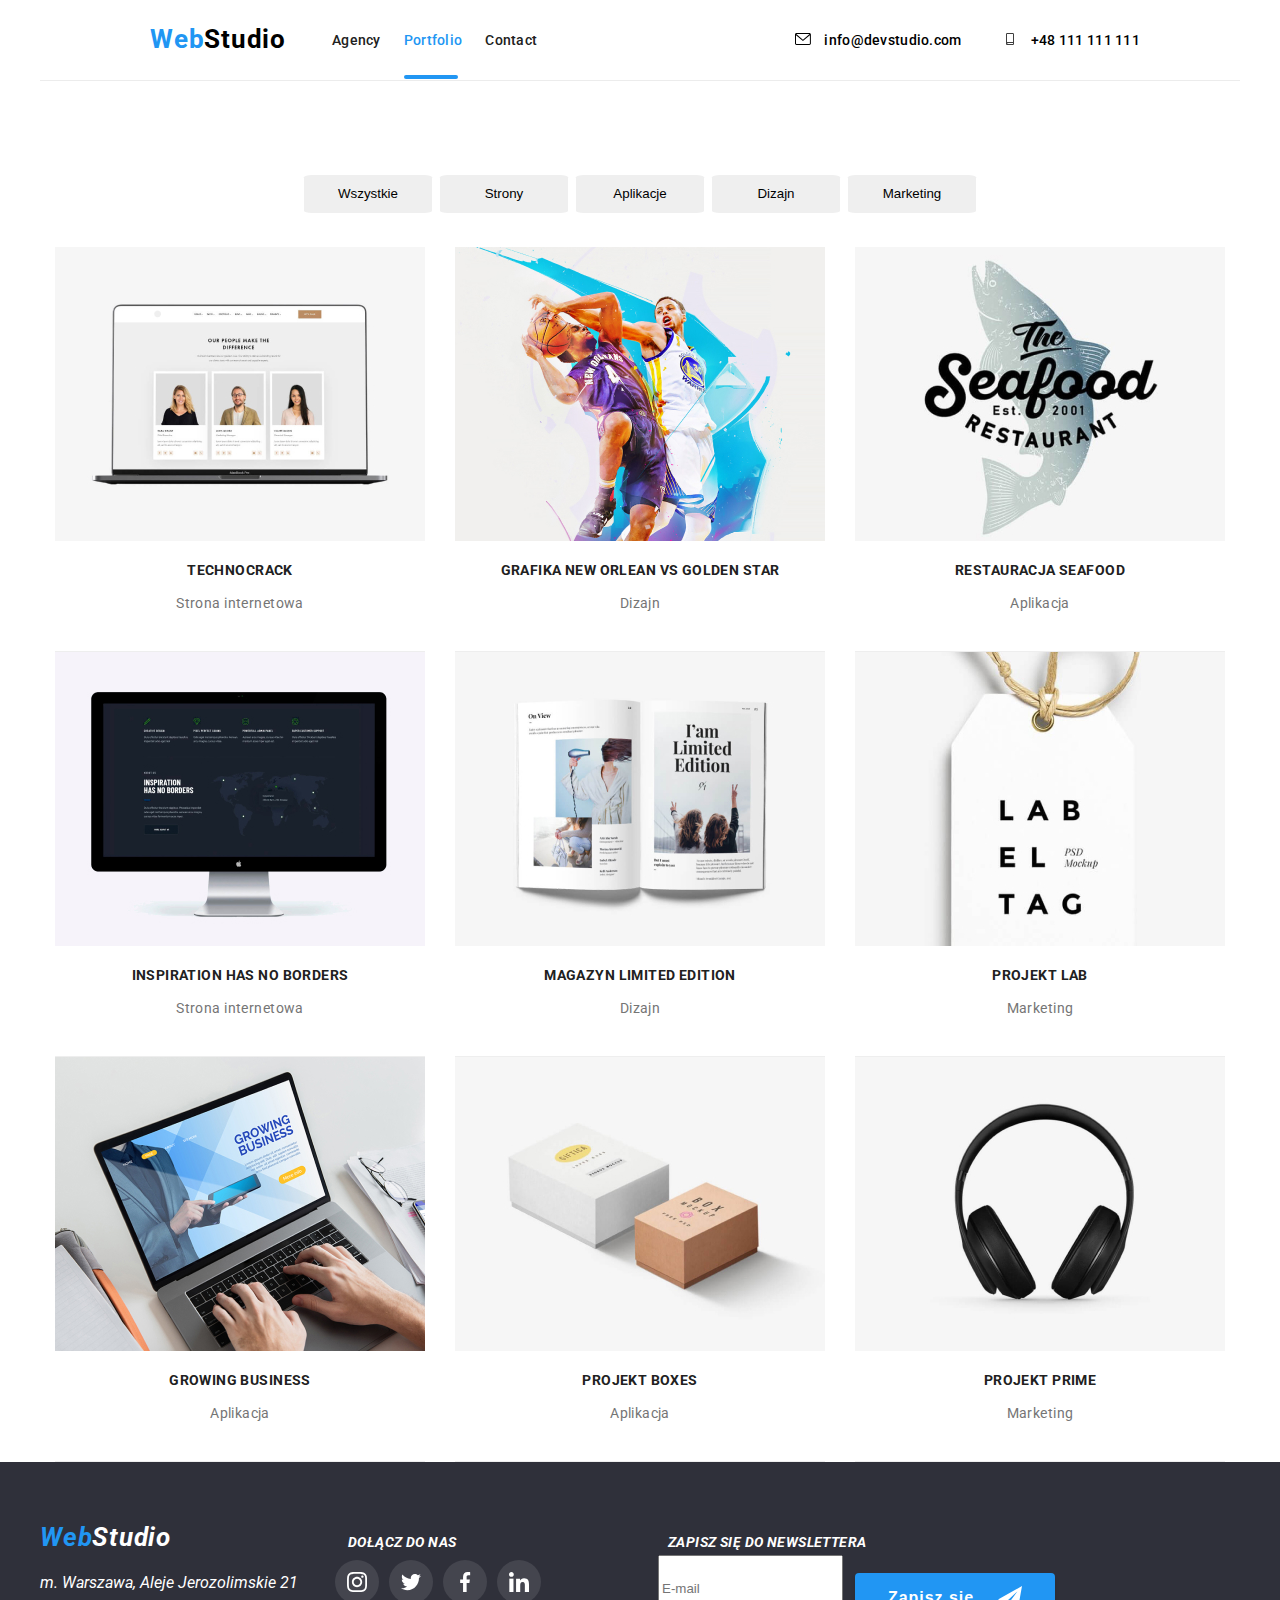
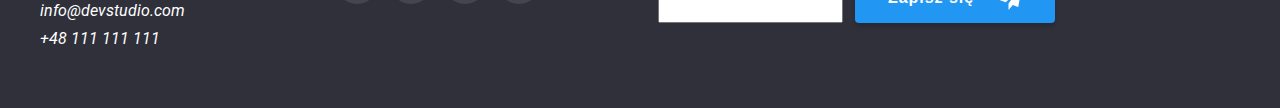
==== portfolio.html @ 2365513a "inital commit" ====
<!DOCTYPE html>
<html lang="en">

<head>
    <meta charset="UTF-8">
    <meta http-equiv="X-UA-Compatible" content="IE=edge">
    <meta name="viewport" content="width=device-width, initial-scale=1.0">
    <title>Portfolio</title>
    <link rel="stylesheet" href="styles.css">
    <link href="https://fonts.googleapis.com/css2?family=Roboto:wght@400;500;700&display=swap" rel="stylesheet" />

</head>

<body>
    <header class="header">
        <div class="header_menu container header_border">


            <nav class="nav">
                <a class="pierwsza_czesc_logo link ustawienie_logo_w_headerze" href="./index.html">
                    Web<span class="druga_czesc_logo link">Studio</span>
                </a>
                <ul class="nav__list list">
                    <li>
                        <a class="nav__l_i link" href="./index.html">Agency</a>
                    </li>
                    <li>
                        <a class="nav__l_i link active_page" href="./portfolio.html">Portfolio</a>
                    </li>
                    <li>
                        <a class="nav__l_i link" href="#">Contact</a>
                    </li>
                </ul>
            </nav>
            <ul class="adress_header list">
                <li>

                    <a class="adress_header_l_i link address_color" href="mailto:info@devstudio.com">
                        <svg width="16" height="12" class="svg_hover">
                            <use href="./images/symbole_heder_lorem.svg#icon-email"></use>
                        </svg>
                        info@devstudio.com</a>
                </li>

                <li>

                    <a class="adress_header_l_i link address_color" href="tel:+48111111111">
                        <svg width="16" height="12" class="svg_hover odstep_miedzy_email_telefon">
                            <use href="./images/symbole_heder_lorem.svg#icon-smartphone"></use>
                        </svg>
                        +48 111 111 111</a>
                </li>
            </ul>

        </div>

    </header>


    <main>
        <!--filters-->
        <div class="container filters">
            <section class="margin_l_r_auto">
                <button type="button" class="portfolio_btn">
                    Wszystkie</button>
                <button type="button" class="portfolio_btn">
                    Strony</button>
                <button type="button" class="portfolio_btn">
                    Aplikacje</button>
                <button type="button" class="portfolio_btn">
                    Dizajn</button>
                <button type="button" class="portfolio_btn">
                    Marketing</button>
            </section>
        </div>
        <section class="container">
            <ul class="wrapping">
                <li class="list porftolio_list porftolio_border">
                    <div class="animation-box">
                        <img class="portfolio_swiec" src="./images/projekt1.jpg" alt="strona z ludźmi">
                        <div class="overflow">
                            <p>Technocrack jest popularną platformą wykorzystywaną do rozpowszechniania koronawirusa.
                                Firmy wykorzystują tę platformę
                                do celów szpiegowskich i ataków na niezabezpieczone serwery konkurencji</p>
                        </div>

                    </div>

                    <div class="boxWtxtPortfolio">
                        <h3 class="naglowki_niższego_stopnia portfolio_title">Technocrack</h3>
                        <p class="akapit_p_class">Strona internetowa</p>
                    </div>

                </li>
                <li class="list porftolio_list porftolio_border">
                    <div class="animation-box">
                        <img class="portfolio_swiec" src="./images/projekt3.jpg" alt="basketball players">

                        <div class="overflow">
                            <p>Technocrack jest popularną platformą wykorzystywaną do rozpowszechniania koronawirusa.
                                Firmy wykorzystują tę platformę
                                do celów szpiegowskich i ataków na niezabezpieczone serwery konkurencji</p>
                        </div>
                    </div>

                    <div class="boxWtxtPortfolio">
                        <h3 class="naglowki_niższego_stopnia portfolio_title">Grafika New Orlean vs Golden Star</h3>
                        <p class="akapit_p_class">Dizajn</p>
                    </div>

                </li>
                <li class="list porftolio_border porftolio_list">
                    <div class="animation-box">
                        <img class="portfolio_swiec" src="./images/projekt4.jpg" alt="Logo restauracji">

                        <div class="overflow">
                            <p>Technocrack jest popularną platformą wykorzystywaną do rozpowszechniania koronawirusa.
                                Firmy wykorzystują tę platformę
                                do celów szpiegowskich i ataków na niezabezpieczone serwery konkurencji</p>
                        </div>
                    </div>

                    <div class="boxWtxtPortfolio">
                        <h3 class="naglowki_niższego_stopnia">Restauracja Seafood</h3>
                        <p class="akapit_p_class">Aplikacja</p>
                    </div>

                </li>
                <li class="list porftolio_list porftolio_border">
                    <div class="animation-box">
                        <img class="portfolio_swiec" src="./images/projekt5.jpg" alt="monitor">

                        <div class="overflow">
                            <p>Technocrack jest popularną platformą wykorzystywaną do rozpowszechniania koronawirusa.
                                Firmy wykorzystują tę platformę
                                do celów szpiegowskich i ataków na niezabezpieczone serwery konkurencji</p>
                        </div>
                    </div>

                    <div class="boxWtxtPortfolio">
                        <h3 class="naglowki_niższego_stopnia">Inspiration has no Borders</h3>
                        <p class="akapit_p_class">Strona internetowa</p>
                    </div>

                </li>
                <li class="list porftolio_list porftolio_border">
                    <div class="animation-box">
                        <img class="portfolio_swiec" src="./images/projekt6.jpg" alt="otwarty magazyn">

                        <div class="overflow">
                            <p>Technocrack jest popularną platformą wykorzystywaną do rozpowszechniania koronawirusa.
                                Firmy wykorzystują tę platformę
                                do celów szpiegowskich i ataków na niezabezpieczone serwery konkurencji</p>
                        </div>
                    </div>

                    <div class="boxWtxtPortfolio">
                        <h3 class="naglowki_niższego_stopnia">Magazyn Limited Edition</h3>
                        <p class="akapit_p_class">Dizajn</p>
                    </div>

                </li>
                <li class="list porftolio_list porftolio_border">
                    <div class="animation-box">
                        <img class="portfolio_swiec" src="./images/projekt7.jpg" alt="brand">

                        <div class="overflow">
                            <p>Technocrack jest popularną platformą wykorzystywaną do rozpowszechniania koronawirusa.
                                Firmy wykorzystują tę platformę
                                do celów szpiegowskich i ataków na niezabezpieczone serwery konkurencji</p>
                        </div>
                    </div>

                    <div class="boxWtxtPortfolio">
                        <h3 class="naglowki_niższego_stopnia">Projekt LAB</h3>
                        <p class="akapit_p_class">Marketing</p>
                    </div>

                </li>
                <li class="list porftolio_list porftolio_border">
                    <div class="animation-box">
                        <img class="portfolio_swiec" src="./images/projekt8.jpg" alt="person working on laptop">

                        <div class="overflow">
                            <p>Technocrack jest popularną platformą wykorzystywaną do rozpowszechniania koronawirusa.
                                Firmy wykorzystują tę platformę
                                do celów szpiegowskich i ataków na niezabezpieczone serwery konkurencji</p>
                        </div>
                    </div>

                    <div class="boxWtxtPortfolio">
                        <h3 class="naglowki_niższego_stopnia">Growing Business</h3>
                        <p class="akapit_p_class">Aplikacja</p>
                    </div>

                </li>
                <li class="list porftolio_list porftolio_border">
                    <div class="animation-box">
                        <img class="portfolio_swiec" src="./images/projekt9.jpg" alt="boxes">

                        <div class="overflow">
                            <p>Technocrack jest popularną platformą wykorzystywaną do rozpowszechniania koronawirusa.
                                Firmy wykorzystują tę platformę
                                do celów szpiegowskich i ataków na niezabezpieczone serwery konkurencji</p>
                        </div>
                    </div>

                    <div class="boxWtxtPortfolio">
                        <h3 class="naglowki_niższego_stopnia">Projekt Boxes</h3>
                        <p class="akapit_p_class">Aplikacja</p>
                    </div>

                </li>
                <li class="list porftolio_list porftolio_border">
                    <div class="animation-box">
                        <img class="portfolio_swiec" src="./images/projekt2.jpg" alt="headphones">

                        <div class="overflow">
                            <p>Technocrack jest popularną platformą wykorzystywaną do rozpowszechniania koronawirusa.
                                Firmy wykorzystują tę platformę
                                do celów szpiegowskich i ataków na niezabezpieczone serwery konkurencji</p>
                        </div>
                    </div>

                    <div class="boxWtxtPortfolio">
                        <h3 class="naglowki_niższego_stopnia">Projekt Prime</h3>
                        <p class="akapit_p_class">Marketing</p>
                    </div>

                </li>
            </ul>
        </section>
    </main>




    <footer class="footer">
        <div class="container">
    
    
    
            <address class="adress">
    
                <ul class="list list_flex">
                    <li>
                        <div class="box_footer">
                            <ul class="list link">
                                <li>
                                    <div class="logo_stopki">
                                        <a class="pierwsza_czesc_logo_footer" href="./index.html">Web<span
                                                class="druga_czesc_logo potrzeba_białego_tekstu">
                                                Studio</span>
                                        </a>
                                    </div>
                                </li>
                                <li class="list ulozenie_adresu_w_stopce">
                                    <a class="potrzeba_białego_tekstu">
                                        m. Warszawa, Aleje Jerozolimskie 21</a>
                                </li>
                                <li class="list ulozenie_adresu_w_stopce">
                                    <a class="adress_footer_l_i list potrzeba_białego_tekstu"
                                        href="mailto:info@devstudio.com">
                                        info@devstudio.com</a>
                                </li>
                                <li class="list ulozenie_adresu_w_stopce ulozenie_adresu_w_stopce_ostatni_element"><a
                                        class="adress_footer_l_i list potrzeba_białego_tekstu" href="tel:+48111111111">
                                        +48 111 111 111</a></li>
                            </ul>
                        </div>
                    </li>
                    <li>
                        <div class="box_footer dolacz_footer">
    
                            <h2 class="naglowki_niższego_stopnia potrzeba_białego_tekstu padding_dolacz_footer">
                                DOŁĄCZ DO NAS</h2>
    
    
                            <ul class="list icon_list">
                                <li class="svg_list_i">
                                    <a class="svg_link_i_f" href="#">
                                        <svg width="20px" height="20px">
                                            <use href="./images/symbole_ourteam_social.svg#icon-instagram"></use>
                                        </svg>
                                    </a>
                                </li>
                                <li class="svg_list_i">
                                    <a class="svg_link_i_f" href="#">
                                        <svg width="20" height="20">
                                            <use href="./images/symbole_ourteam_social.svg#icon-twitter"></use>
                                        </svg>
                                    </a>
                                </li>
                                <li class="svg_list_i">
                                    <a class="svg_link_i_f" href="#">
                                        <svg width="20" height="20">
                                            <use href="./images/symbole_ourteam_social.svg#icon-facebook"></use>
                                        </svg>
                                    </a>
                                </li>
                                <li class="svg_list_i">
                                    <a class="svg_link_i_f" href="#">
                                        <svg width="20" height="20">
                                            <use href="./images/symbole_ourteam_social.svg#icon-linkedin"></use>
                                        </svg>
                                    </a>
                                </li>
                            </ul>
                        </div>
                    </li>
    
                    <li>
                        <div class="newsleter">
    
                            <form class="join-us">
                                <label for="email">
                                    <h2 class="join-us email-words potrzeba_białego_tekstu">Zapisz się do newslettera</h2>
                                </label>
    
                                <div class="in-line">
                                    <input type="text" id="email" name="email" placeholder="E-mail" class="disp">
    
                                    <button type="submit" class="save-btn">
                                        <div class="svg-wrapper">
                                            <span>Zapisz się</span>
                                            <svg class="svg-save">
                                                <use href="./images/icons.svg#icon-icon-send"></use>
                                            </svg>
                                        </div>
                                    </button>
                                </div>
    
                            </form>
    
                        </div>
                    </li>
                </ul>
    
            </address>
        </div>
    </footer>

</body>

</html>
---- styles.css ----
:root {
  --main--font: "Roboto", sans-serif;
  --main--color: #2196f3;
  --secondary-color: #000;
  --third-color: #fff;
  --main-background-color: #fff;
  --secoundary-backgroundcolor: #2196f3;
}

body {
  font-family: var(--main--font);
  background-color: var(--main-background-color);
  color: var(--secondary-color);
  margin: 0;
  padding: 0;
}
h1,
h2,
h3,
h4,
h5,
h6 {
  margin: 0;
}
ul,
ol {
  margin: 0;
  padding: 0;
}
p {
  padding: 0;
}
.list {
  list-style: none;
}
.link {
  text-decoration: none;
}
img {
  display: block;
}

.container {
  width: 1200px;
  margin-left: auto;
  margin-right: auto;
}
.header_border {
  border-bottom: 1px solid #ececec;
}

.header .container {
  display: flex;
}

.nav__list {
  display: flex;
  align-items: center;
}
.nav {
  display: flex;
}
.adress_header {
  display: flex;
  align-items: center;
}
.pierwsza_czesc_logo {
  display: flex;
  margin-left: 110px;
}
.druga_czesc_logo {
  display: flex;
  margin-right: 46px;
}

.ustawienie_logo_w_headerze {
  padding-top: 24px;
  padding-bottom: 25px;
}

.nav__l_i {
  margin-right: 23px;
}
.adress_header {
  margin-left: auto;
  margin-right: 100px;
}
.adress_header_l_i {
  margin-left: 10px;
}
.odstep_miedzy_email_telefon {
  margin-left: 30px;
}

/* LOGO */
.pierwsza_czesc_logo {
  font-family: var(--main-color);
  font-weight: 700;
  font-size: 26px;
  text-decoration: none;
  line-height: 1.192;
  letter-spacing: 0.03em;
  color: #2196f3;
}

.druga_czesc_logo {
  color: var(--secondary-color);
  letter-spacing: 0.03em;
  text-decoration: none;
  line-height: 1.192;
  font-weight: 700;
  font-size: 26px;
}

.footer {
  background: #2f303a;
}
.logo_stopki {
  padding-top: 60px;
  padding-bottom: 20px;
}

.ulozenie_adresu_w_stopce {
  padding-bottom: 9px;
}
.ulozenie_adresu_w_stopce_ostatni_element {
  padding-bottom: 60px;
}

.background_div {
  background: #2f303a;
}
.background_img {
  background-image: linear-gradient(
      rgba(47, 48, 58, 0.4),
      rgba(47, 48, 58, 0.4)
    ),
    url(./images/background_hero.png);
  background-size: cover;
  background-repeat: no-repeat;
}
.container_hero {
  display: flex;
  flex-direction: column;
  align-items: center;
  justify-content: center;
  color: var(--third-color);
  padding-top: 200px;
  padding-bottom: 200px;
}
/* NAGŁóWEK*/

.nav__l_i {
  text-decoration: none;
  font-weight: 500;
  font-size: 14px;
  line-height: 1.333;
  letter-spacing: 0.02em;
  color: #212121;
}

.nav__l_i:hover,
.nav__l_i:focus,
.adress_footer_l_i:hover,
.adress_footer_l_i:focus {
  color: var(--main--color);
}
.active_page {
  color: var(--main--color);
}
.active_page::after {
  content: "";
  width: 54px;
  height: 4px;
  border-radius: 2px;
  background-color: var(--main--color);
  position: absolute;
  display: flex;
  margin-top: 25px;
}

.modal-btn:hover,
.modal-btn:focus,
.portfolio_btn:hover,
.portfolio_btn:focus {
  background-color: var(--main--color);
  color: var(--third-color);
}

.lorem_vector {
  width: 100%;
  height: 120px;
  align-items: center;
  justify-content: center;
  margin-left: auto;
  margin-right: auto;
  display: flex;
  background-color: #F5F4FA;
  margin-bottom: 30px;
}

.adress_header {
  font-weight: 500;
  font-size: 14px;
  line-height: 1.333;
  letter-spacing: 0.02em;
}

.adress_header_l_i,
.adress_footer_l_i {
  text-decoration: none;
}
.address_color {
  color: var(--secondary-color);
}
.address_color:focus,
.address_color:hover {
  color: var(--main--color);
}
.svg_hover {
  fill: currentColor;
  margin-right: 10px;
}

.padding_hero {
  padding-bottom: 30px;
}

.znacznik_naglowka {
  width: 696px;
  height: 120px;

  margin-left: auto;
  margin-right: auto;
  font-weight: 900;
  font-size: 44px;
  line-height: 1.36;
  text-align: center;
  letter-spacing: 0.06em;
  text-transform: uppercase;
  color: var(--third-color);
}

.modal-btn {
  cursor: pointer;
  width: 200px;
  height: 50px;
  background: var(--main--color);
  box-shadow: 0px 4px 4px rgba(0, 0, 0, 0.15);
  border-radius: 4px;
}

/* Dotyczące tesktów */
.akapit_p_class {
  font-size: 14px;
  line-height: 1.714;
  letter-spacing: 0.03em;
  color: #757575;
}

.naglowki_niższego_stopnia {
  font-weight: bold;
  font-size: 14px;
  line-height: 1.142;
  letter-spacing: 0.03em;
  text-transform: uppercase;
  color: #212121;
}

.naglowek_drugiego_stopnia {
  font-weight: bold;
  font-size: 36px;
  line-height: 1.166;
  text-align: center;
  letter-spacing: 0.03em;
  color: #212121;
  padding-bottom: 50px;
}
.potrzeba_białego_tekstu {
  color: var(--third-color);
}

.address {
  display: flex;
}

.box {
  position: relative;
  width: 370px;
  height: 294px;
  padding-right: 15px;
  padding-left: 15px;
}
.box:first-child {
  width: 370px;
  height: 294px;
  padding-left: 15px;
}
.box:last-child {
  width: 370px;
  height: 294px;
  padding-right: 15px;
}
/* .box2 {
  margin-right: 15px;
  margin-left: 15px;
} */
.our_team_padding {
  padding-top: 94px;
  padding-bottom: 50px;
}
.boxWtxt {
  display: flex;
  flex-direction: column;
  align-items: center;
  justify-content: center;
  width: 270px;
}
.boxWtxtPortfolio {
  display: flex;
  flex-direction: column;
  align-items: center;
  justify-content: center;
  width: 370px;
  height: 110px;
}
.social_icons {
  width: 270px;
  display: flex;
  align-items: center;
  justify-content: center;
}
.svg_list_i > .svg_link_i {
  display: flex;
  justify-content: center;
  align-items: center;
  width: 44px;
  height: 44px;
  border-radius: 50%;
  margin-left: 10px;
  fill: #afb1b8;
}
.svg_list_i > .svg_link_i_f {
  display: flex;
  justify-content: center;
  align-items: center;
  width: 44px;
  height: 44px;
  border-radius: 50%;
  margin-left: 10px;
  fill: var(--third-color);
  background-color: rgba(255, 255, 255, 0.1);
}

.icon_list {
  width: 270px;
  display: flex;
  justify-content: center;
  align-items: center;
  margin-left: auto;
  margin-right: auto;
  padding-bottom: 94px;
}

.svg_link_i:hover,
.svg_link_i:focus,
.svg_link_i_f:hover,
.svg_link_i_f:focus {
  background-color: var(--main--color);
  fill: var(--third-color);
}
.svg_list_i_c > .svg_link_i_c {
  display: flex;
  justify-content: center;
  align-items: center;
  width: 170px;
  height: 92px;
  border-radius: 50%;
  margin-left: 10px;
  fill: #afb1b8;
}
.portfolio_title {
  justify-content: center;
  text-align: center;
  display: flex;
  align-items: center;
  margin-left: auto;
  margin-right: auto;
}

.animation-box {
  width: 370px;
  height: 294px;
  position: relative;
  overflow: hidden;
}
.overflow {
  position: absolute;
  width: 100%;
  height: 100%;
  background-color: rgba(33, 150, 243, 0.9);
  top: 0;
  left: 0;

  transform: translateY(100%);
  transition: transform 250ms cubic-bezier(0.4, 0, 0.2, 1);
}
.animation-box:hover .overflow {
  transform: translateY(0);
  border: 1px solid #eeeeee;
}
.overflow > p {
  margin: 0;
  padding: 49px 45px 49px 24px;
  font-style: normal;
  font-weight: 400;
  font-size: 18px;
  line-height: 28px;
  letter-spacing: 0.03em;

  color: var(--third-color);
}

.icon_list {
  display: flex;
  justify-content: center;
  align-items: center;
  margin-left: auto;
  margin-right: auto;
}

.svg_list_i_c_k > .svg_link_i_c_k {
  display: flex;
  justify-content: center;
  align-items: center;
  width: 170px;
  height: 92px;
  margin-left: 10px;
  border: 1px solid #afb1b8;
  box-sizing: border-box;
  border-radius: 4px;
  fill: var(--third-color);
}
.icon_color:hover,
.icon_color:focus,
.svg_link_i_c_k:hover,
.svg_link_i_c_k:focus {
  border-color: var(--secoundary-backgroundcolor);
  fill: var(--main--color);
}
.icon_color {
  fill: #afb1b8;
}

.svg_padding {
  margin-left: 15px;
  margin-right: 15px;
}
.svg_link_i_c:hover,
.svg_link_i_c:focus {
  background-color: var(--main--color);
  fill: var(--third-color);
}
.boxWtxt1 {
  margin-top: 30px;
  /* padding-bottom: 10px; */
}
/* .boxWtxt2 {
  padding-bottom: 16px;
} */
.osoba_bg {
  width: 270px;
  height: 428px;
  background-color: var(--main-background-color);
  margin-bottom: 94px;
  margin-right: 15px;
  margin-left: 15px;
}

.lorem_list {
  display: flex;
}
.lista_zdjec {
  margin-left: auto;
  margin-right: auto;
}
.list_flex {
  display: flex;
}

.padding_dolacz_footer {
  padding-left: 50px;
  text-decoration: none;
  padding-top: 72px;
  padding-bottom: 10px;
}

/* koniec dot. tekstu*/

/* background*/
.lorem_list_bg {
  margin-right: auto;
  margin-left: auto;
  padding-top: 94px;
  padding-bottom: 94px;
}
.lorem_div{
width: 270px;
padding-left: 15px;
padding-right: 15px;
}
.lorem_div:first-child{
width: 270px;
padding-right: 15px;
}
.lorem_div:last-child{
width: 270px;
padding-left: 15px;
}

.what_we_do {
  padding-bottom: 50px;
  display: flex;
  flex-direction: column;
  align-items: center;
  justify-content: center;
}
.container_our_team_bg {
  display: flex;
  flex-direction: column;
  align-items: center;
  justify-content: center;
}
.our_team_bg {
  background-color: #f5f4fa;
}
.pierwsza_czesc_logo_footer {
  display: flex;
  font-family: var(--main-color);
  font-weight: 700;
  font-size: 26px;
  text-decoration: none;
  line-height: 1.192;
  letter-spacing: 0.03em;
  color: #2196f3;
}

/* PORTFOLIO PART */
.portfolio_btn {
  cursor: pointer;
  width: 128px;
  height: 38px;
  margin-right: 4px;
  margin-left: 4px;
  border: none;
  border-radius: 6%;
}

.filters {
  padding-top: 94px;
  padding-bottom: 34px;
}
.wrapping {
  display: flex;
  flex-wrap: wrap;
}
.margin_l_r_auto {
  display: flex;
  justify-content: center;
  margin-left: auto;
  margin-right: auto;
}
.porftolio_list:nth-child(3n + 1) {
  margin-right: 30px;
  margin-left: 15px;
}
.porftolio_list:nth-child(3n) {
  margin-right: 15px;
  margin-left: 30px;
}
.porftolio_border {
  border-bottom: 1px solid #eeeeee;
}
.descrition-at-picture {
  box-sizing: border-box;
  width: 370px;
  height: 70px;
  padding-top: 27px;
  background: rgba(47, 48, 58, 0.8);
  color: var(--main-background-color);
  text-align: center;
  text-transform: uppercase;
  position: absolute;
  bottom: 0px;
}

.is-hidden {
  opacity: 0;
  visibility: hidden;
  pointer-events: none;
}
.modal {
  position: absolute;
  top: 50%;
  left: 50%;
  transform: translate(-50%, -50%);
  width: 528px;
  height: 581px;
  background-color: var(--main-background-color);
  display: flex;
  flex-direction: column;
  padding: 40px;
}
.close-btn {
  position: absolute;
  top: 8px;
  right: 8px;
  width: 30px;
  height: 30px;
  background-color: var(--main-background-color);
  border: 1px solid rgba(0, 0, 0, 0.1);
  border-radius: 50%;
  cursor: pointer;
  box-sizing: border-box;
}
.close-btn:hover {
  animation: puls 2000ms infinite 250ms;
}
@keyframes puls {
  0% {
    transform: scale(1);
  }

  50% {
    transform: scale(1.25);
  }

  100% {
    transform: scale(1);
  }
}

.backdrop {
  position: fixed;
  left: 0;
  top: 0;
  width: 100%;
  height: 100%;
  background-color: rgba(0, 0, 0, 0.1);

  transition: opacity 2000ms cubic-bezier(0.075, 0.82, 0.165, 1),
    visibility 2000ms cubic-bezier(0.075, 0.82, 0.165, 1);

  transition: opacity 2000ms cubic-bezier(0.075, 0.82, 0.165, 1),
    visibility 2000ms cubic-bezier(0.075, 0.82, 0.165, 1);
}
.modal-form-title {
  color: var(--secondary-color);
  font-style: normal;
  font-weight: bold;
  font-size: 20px;
  line-height: 23px;
  text-align: center;
  letter-spacing: 0.03em;
  padding: 20px;
}
.newsleter{
  margin-left: 80px;
}

.email-words{
  font-family: var(--main--font);
  margin-top: 0;
  margin-left: 0;
  padding-top: 2px;
}
.join-us{
  padding-top: 36px;
  padding-bottom: 5px;
  margin-left: 10px;
  font-size: 14px;
  line-height: 1.143;
  letter-spacing: 0.03em;
  text-transform: uppercase;
}
.in-line{
  display: flex;
}

.save-btn{
  margin-top: 18px;
  box-sizing:border-box;
  width: 200px;
  height: 50px;
  margin-left: 12px;

  background: #2196F3;
  box-shadow: 0px 4px 4px rgba(0, 0, 0, 0.15);
  border-radius: 4px;
  border-style: none;
  font-weight: 700;
  font-size: 16px;
  line-height: 1.875;
  letter-spacing: 0.06em;
  
  color: var(--third-color);
}

.svg-save{
  height: 24px;
  width: 24px;
  margin-left: 24px ;
}

.svg-wrapper{
  display: flex;
  justify-content: center;
  align-items: center;
}
.email{
  box-sizing: border-box;
  width: 358px;
  height: 50px;
  background-color: inherit;
  padding: 15px 16px;
  margin-top: 20px;

  border: 1px solid rgba(255, 255, 255, 0.3);
  box-sizing: border-box;
  filter: drop-shadow(0px 4px 4px rgba(0, 0, 0, 0.15));
  border-radius: 4px;
}


.chceckbox-wrapper{
  margin-top: 20px;
  margin-bottom: 30px;

  display: flex;
  justify-content: center;
  align-items: center;
}

.chceckbox-wrapper span{
  color: #2196F3;
  text-decoration: underline;
}

.chbox-conditions::before{
  content:"";
  box-sizing: border-box ;
  border-radius: 3px;
  display: inline-block;
  height: 16px ;
  width: 16px ;
  border: 2px solid #212121;
  margin-right: 8px;

  position: relative;
  top:3px;

  transition: background-color 250ms cubic-bezier(0.4, 0, 0.2, 1);
}

.input-check-conditions:checked + .chbox-conditions::before{
  background: var(--main--color);
  border: none;
  background-image: url(../images/vector.svg);
  background-repeat: no-repeat;
  background-position: 50% 50%;

}
.chbox-conditions{
  font-size: 14px;
}

/* Magiczna klassa css */
.visually-hidden{
  position: absolute !important;
  clip: rect(1px 1px 1px 1px);
  clip: rect(1px, 1px, 1px, 1px);
  padding: 0 !important;
  border: 0 !important;
  height: 1px !important;
  width: 1px !important;
  overflow: hidden;
}
.user-btn{
  display: block;
  margin-left: auto;
  margin-right: auto;
  margin-bottom: 50px;
  width: 200px;
  height: 50px;

  border-style: none;
  background: #2196F3;
  box-shadow: 0px 4px 4px rgba(0, 0, 0, 0.15);
  border-radius: 4px;

  font-family: var(--main-font);
  font-style: normal;
  font-weight: bold;
  font-size: 16px;
  line-height: 1.875;
  letter-spacing: 0.06em;
  cursor: pointer;

  color: #FFFFFF;
}

.modal-input-wrapper{
  position: relative;
}
.input-class{
  width: 100%;
}
.input-class-txt{
  width: 100%;
}

.modal-title{
  font-family: var(--main-font);
  font-style: normal;
  font-weight: 700;
  font-size: 20px;
  line-height: 23px;
  text-align: center;
  letter-spacing: 0.03em;

  color: #212121;
}
.user-form{
  overflow: visible;
}
.transition-bg-color-delay{
  transition: color 250ms cubic-bezier(0.4, 0, 0.2, 1),
              fill 250ms cubic-bezier(0.4, 0, 0.2, 1),
              background-color 250ms cubic-bezier(0.4, 0, 0.2, 1),
              border-color 250ms cubic-bezier(0.4, 0, 0.2, 1);

}
.modal-form-svg{
  height: 18px;
  width: 18px;
  position: absolute;
  top: 11px;
  left: 12px;
}
.modal_input{

  margin-bottom: 10px;
  padding: 12px 42px;

  border: 1px solid rgba(33, 33, 33, 0.2);
  box-sizing: border-box;
  border-radius: 4px;

  transition: border-color 1250ms cubic-bezier(0.4, 0, 0.2, 1);
}

.modal_input:focus, .modal_textarea:focus{
  outline:none;
  border: 1px solid var(--main--color);
  
}

.modal_input:focus + .modal-form-svg{
  fill: var(--main--color);
}

.modal_textarea{
  width: 100%;
  height: 120px;
  padding: 12px 16px;
  font-family: var(--main--font);

  border: 1px solid rgba(33, 33, 33, 0.2);
  box-sizing: border-box;
  border-radius: 4px;
  resize:none;
}

.modal_label , .modal_textarea{
  display: block;
  margin-top: 10px;
  margin-bottom: 4px;
  
  font-family: var(--main--font);
  font-style: normal;
  font-weight: 400;
  font-size: 12px;
  line-height: 1.167;

  letter-spacing: 0.01em;
  color: var(--secondary-color);
}

.modal_label{
  display: inline;
  font-family: var(--main--font);
  font-style: normal;
  font-weight: 400;
  font-size: 14px;
  line-height: 1.714;

  letter-spacing: 0.03em;

  color: var(--secondary-color);
}
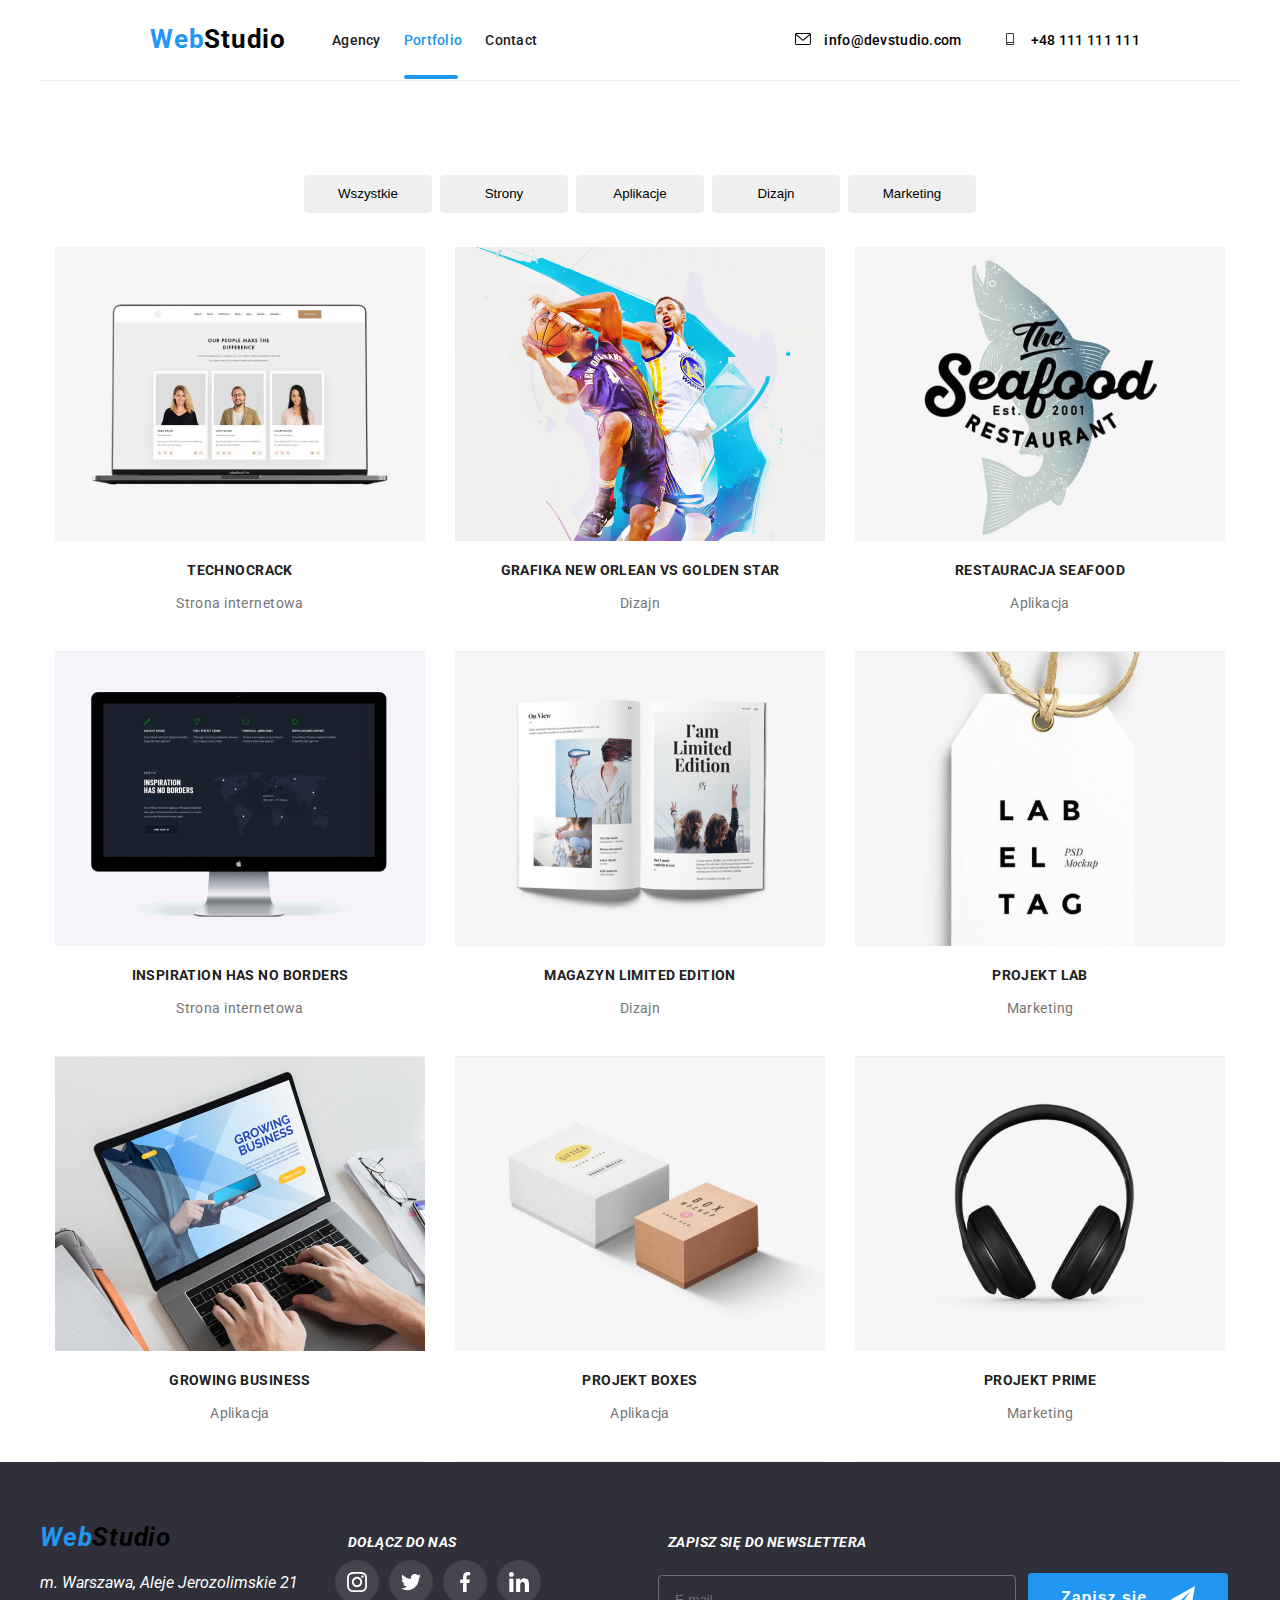
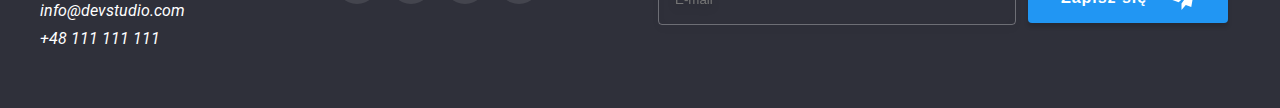
==== commit c05d4e48: "implementation of BEM structure" ====
--- a/portfolio.html
+++ b/portfolio.html
@@ -6,7 +6,7 @@
     <meta http-equiv="X-UA-Compatible" content="IE=edge">
     <meta name="viewport" content="width=device-width, initial-scale=1.0">
     <title>Portfolio</title>
-    <link rel="stylesheet" href="styles.css">
+    <link rel="stylesheet" href="/css/main.min.css">
     <link href="https://fonts.googleapis.com/css2?family=Roboto:wght@400;500;700&display=swap" rel="stylesheet" />
 
 </head>
@@ -314,11 +314,12 @@
     
                             <form class="join-us">
                                 <label for="email">
-                                    <h2 class="join-us email-words potrzeba_białego_tekstu">Zapisz się do newslettera</h2>
+                                    <h2 class="join-us email-words potrzeba_białego_tekstu">Zapisz się do newslettera
+                                    </h2>
                                 </label>
     
                                 <div class="in-line">
-                                    <input type="text" id="email" name="email" placeholder="E-mail" class="disp">
+                                    <input type="text" id="email" name="email" placeholder="E-mail" class="disp email">
     
                                     <button type="submit" class="save-btn">
                                         <div class="svg-wrapper">
--- a/css/main.min.css
+++ b/css/main.min.css
@@ -0,0 +1,2 @@
+.visually-hidden{position:absolute !important;clip:rect(1px 1px 1px 1px);clip:rect(1px, 1px, 1px, 1px);padding:0 !important;border:0 !important;height:1px !important;width:1px !important;overflow:hidden}.is-hidden{opacity:0;visibility:hidden;pointer-events:none}.user-form{overflow:visible}.animation-box{width:370px;height:294px;position:relative;overflow:hidden}.overflow{position:absolute;width:100%;height:100%;background-color:rgba(33,150,243,0.9);top:0;left:0;transform:translateY(100%);transition:transform 250ms cubic-bezier(0.4, 0, 0.2, 1)}.animation-box:hover .overflow{transform:translateY(0);border:1px solid #eeeeee}.overflow>p{margin:0;padding:49px 45px 49px 24px;font-style:normal;font-weight:400;font-size:18px;line-height:28px;letter-spacing:0.03em;color:var(--third-color)}:root{--main--font: "Roboto", sans-serif;--main--color: #2196f3;--secondary-color: #000;--third-color: #fff;--main-background-color: #fff;--secoundary-backgroundcolor: #2196f3}body{font-family:var(--main--font);background-color:var(--main-background-color);color:var(--secondary-color);margin:0;padding:0}h1,h2,h3,h4,h5,h6{margin:0}ul,ol{margin:0;padding:0}p{padding:0}.list{list-style:none}.link{text-decoration:none}img{display:block}@keyframes puls{0%{transform:scale(1)}50%{transform:scale(1.25)}100%{transform:scale(1)}}.address{display:flex}.akapit_p_class{font-size:14px;line-height:1.714;letter-spacing:0.03em;color:#757575}.naglowki_niższego_stopnia{font-weight:bold;font-size:14px;line-height:1.142;letter-spacing:0.03em;text-transform:uppercase;color:#212121}.naglowek_drugiego_stopnia{font-weight:bold;font-size:36px;line-height:1.166;text-align:center;letter-spacing:0.03em;color:#212121;padding-bottom:50px}.potrzeba_białego_tekstu{color:var(--third-color)}.list_flex,.lorem_list{display:flex}.container{width:1200px;margin-left:auto;margin-right:auto}.container_our_team_bg{display:flex;flex-direction:column;align-items:center;justify-content:center}.header .container{display:flex}.container_hero{display:flex;flex-direction:column;align-items:center;justify-content:center;color:var(--third-color);padding-top:200px;padding-bottom:200px}.svg_list_i>.svg_link_i{display:flex;justify-content:center;align-items:center;width:44px;height:44px;border-radius:50%;margin-left:10px;fill:#afb1b8}.svg_list_i>.svg_link_i_f{display:flex;justify-content:center;align-items:center;width:44px;height:44px;border-radius:50%;margin-left:10px;fill:var(--third-color);background-color:rgba(255,255,255,0.1)}.icon_list{width:270px;display:flex;justify-content:center;align-items:center;margin-left:auto;margin-right:auto;padding-bottom:94px}.svg_link_i:hover,.svg_link_i:focus,.svg_link_i_f:hover,.svg_link_i_f:focus{background-color:var(--main--color);fill:var(--third-color)}.svg_list_i_c>.svg_link_i_c{display:flex;justify-content:center;align-items:center;width:170px;height:92px;border-radius:50%;margin-left:10px;fill:#afb1b8}.icon_list{display:flex;justify-content:center;align-items:center;margin-left:auto;margin-right:auto}.svg_list_i_c_k>.svg_link_i_c_k{display:flex;justify-content:center;align-items:center;width:170px;height:92px;margin-left:10px;border:1px solid #afb1b8;box-sizing:border-box;border-radius:4px;fill:var(--third-color)}.icon_color:hover,.icon_color:focus,.svg_link_i_c_k:hover,.svg_link_i_c_k:focus{border-color:var(--secoundary-backgroundcolor);fill:var(--main--color)}.icon_color{fill:#afb1b8}.svg_padding{margin-left:15px;margin-right:15px}.svg_link_i_c:hover,.svg_link_i_c:focus{background-color:var(--main--color);fill:var(--third-color)}.modal-btn{cursor:pointer;width:200px;height:50px;background:var(--main--color);box-shadow:0px 4px 4px rgba(0,0,0,0.15);border-radius:4px}.portfolio_btn{cursor:pointer;width:128px;height:38px;margin-right:4px;margin-left:4px;border:none;border-radius:6%}.modal-btn:hover,.modal-btn:focus,.portfolio_btn:hover,.portfolio_btn:focus{background-color:var(--main--color);color:var(--third-color)}.close-btn{position:absolute;top:8px;right:8px;width:30px;height:30px;background-color:var(--main-background-color);border:1px solid rgba(0,0,0,0.1);border-radius:50%;cursor:pointer;box-sizing:border-box}.close-btn:hover{animation:puls 2000ms infinite 250ms}.save-btn{margin-top:18px;box-sizing:border-box;width:200px;height:50px;margin-left:12px;background:#2196f3;box-shadow:0px 4px 4px rgba(0,0,0,0.15);border-radius:4px;border-style:none;font-weight:700;font-size:16px;line-height:1.875;letter-spacing:0.06em;color:var(--third-color)}.user-btn{display:block;margin-left:auto;margin-right:auto;margin-bottom:50px;width:200px;height:50px;border-style:none;background:#2196f3;box-shadow:0px 4px 4px rgba(0,0,0,0.15);border-radius:4px;font-family:var(--main-font);font-style:normal;font-weight:bold;font-size:16px;line-height:1.875;letter-spacing:0.06em;cursor:pointer;color:#ffffff}.modal{position:absolute;top:50%;left:50%;transform:translate(-50%, -50%);width:528px;height:581px;background-color:var(--main-background-color);display:flex;flex-direction:column;padding:40px}.modal-form-title{color:var(--secondary-color);font-style:normal;font-weight:bold;font-size:20px;line-height:23px;text-align:center;letter-spacing:0.03em;padding:20px}.chceckbox-wrapper{margin-top:20px;margin-bottom:30px;display:flex;justify-content:center;align-items:center}.chceckbox-wrapper span{color:#2196f3;text-decoration:underline}.chbox-conditions::before{content:"";box-sizing:border-box;border-radius:3px;display:inline-block;height:16px;width:16px;border:2px solid #212121;margin-right:8px;position:relative;top:3px;transition:background-color 250ms cubic-bezier(0.4, 0, 0.2, 1)}.input-check-conditions:checked+.chbox-conditions::before{background:var(--main--color);border:none;background-image:url(./images/vector.svg);background-repeat:no-repeat;background-position:50% 50%}.chbox-conditions{font-size:14px}.modal-input-wrapper{position:relative}.input-class{width:100%}.input-class-txt{width:100%}.modal-title{font-family:var(--main-font);font-style:normal;font-weight:700;font-size:20px;line-height:23px;text-align:center;letter-spacing:0.03em;color:#212121}.transition-bg-color-delay{transition:color 250ms cubic-bezier(0.4, 0, 0.2, 1),fill 250ms cubic-bezier(0.4, 0, 0.2, 1),background-color 250ms cubic-bezier(0.4, 0, 0.2, 1),border-color 250ms cubic-bezier(0.4, 0, 0.2, 1)}.modal-form-svg{height:18px;width:18px;position:absolute;top:11px;left:12px}.modal_input{margin-bottom:10px;padding:12px 42px;border:1px solid rgba(33,33,33,0.2);box-sizing:border-box;border-radius:4px;transition:border-color 1250ms cubic-bezier(0.4, 0, 0.2, 1)}.modal_input:focus,.modal_textarea:focus{outline:none;border:1px solid var(--main--color)}.modal_input:focus+.modal-form-svg{fill:var(--main--color)}.modal_textarea{width:100%;height:120px;padding:12px 16px;font-family:var(--main--font);border:1px solid rgba(33,33,33,0.2);box-sizing:border-box;border-radius:4px;resize:none}.modal_label,.modal_textarea{display:block;margin-top:10px;margin-bottom:4px;font-family:var(--main--font);font-style:normal;font-weight:400;font-size:12px;line-height:1.167;letter-spacing:0.01em;color:var(--secondary-color)}.modal_label{display:inline;font-family:var(--main--font);font-style:normal;font-weight:400;font-size:14px;line-height:1.714;letter-spacing:0.03em;color:var(--secondary-color)}.backdrop{position:fixed;left:0;top:0;width:100%;height:100%;background-color:rgba(0,0,0,0.1);transition:opacity 2000ms cubic-bezier(0.075, 0.82, 0.165, 1),visibility 2000ms cubic-bezier(0.075, 0.82, 0.165, 1);transition:opacity 2000ms cubic-bezier(0.075, 0.82, 0.165, 1),visibility 2000ms cubic-bezier(0.075, 0.82, 0.165, 1)}.pierwsza_czesc_logo{display:flex;margin-left:110px;font-family:var(--main-color);font-weight:700;font-size:26px;text-decoration:none;line-height:1.192;letter-spacing:0.03em;color:#2196f3}.druga_czesc_logo{display:flex;margin-right:46px;color:var(--secondary-color);letter-spacing:0.03em;text-decoration:none;line-height:1.192;font-weight:700;font-size:26px}.ustawienie_logo_w_headerze{padding-top:24px;padding-bottom:25px}.pierwsza_czesc_logo_footer{display:flex;font-family:var(--main-color);font-weight:700;font-size:26px;text-decoration:none;line-height:1.192;letter-spacing:0.03em;color:#2196f3}.background_div{background:#2f303a}.background_img{background-image:linear-gradient(rgba(47,48,58,0.4), rgba(47,48,58,0.4)),url(../images/background_hero.png);background-size:cover;background-repeat:no-repeat}.our_team_bg{background-color:#f5f4fa}.footer{background:#2f303a}.logo_stopki{padding-top:60px;padding-bottom:20px}.padding_dolacz_footer{padding-left:50px;text-decoration:none;padding-top:72px;padding-bottom:10px}.newsleter{margin-left:80px}.email-words{font-family:var(--main--font);margin-top:0;margin-left:0;padding-top:2px}.join-us{padding-top:36px;padding-bottom:5px;margin-left:10px;font-size:14px;line-height:1.143;letter-spacing:0.03em;text-transform:uppercase}.in-line{display:flex}.svg-save{height:24px;width:24px;margin-left:24px}.svg-wrapper{display:flex;justify-content:center;align-items:center}.email{box-sizing:border-box;width:358px;height:50px;background-color:inherit;padding:15px 16px;margin-top:20px;border:1px solid rgba(255,255,255,0.3);box-sizing:border-box;filter:drop-shadow(0px 4px 4px rgba(0,0,0,0.15));border-radius:4px}.lorem_list_bg{margin-right:auto;margin-left:auto;padding-top:94px;padding-bottom:94px}.lorem_div{width:270px;padding-left:15px;padding-right:15px}.lorem_div:first-child{width:270px;padding-right:15px}.lorem_div:last-child{width:270px;padding-left:15px}.lorem_vector{width:100%;height:120px;align-items:center;justify-content:center;margin-left:auto;margin-right:auto;display:flex;background-color:#f5f4fa;margin-bottom:30px}.nav__list{display:flex;align-items:center}.nav{display:flex}.nav__l_i{margin-right:23px}.nav__l_i{text-decoration:none;font-weight:500;font-size:14px;line-height:1.333;letter-spacing:0.02em;color:#212121}.nav__l_i:hover,.nav__l_i:focus,.adress_footer_l_i:hover,.adress_footer_l_i:focus{color:var(--main--color)}.header_border{border-bottom:1px solid #ececec}.adress_header{display:flex;align-items:center}.adress_header{margin-left:auto;margin-right:100px}.adress_header_l_i{margin-left:10px}.odstep_miedzy_email_telefon{margin-left:30px}.ulozenie_adresu_w_stopce{padding-bottom:9px}.ulozenie_adresu_w_stopce_ostatni_element{padding-bottom:60px}.active_page{color:var(--main--color)}.active_page::after{content:"";width:54px;height:4px;border-radius:2px;background-color:var(--main--color);position:absolute;display:flex;margin-top:25px}.adress_header{font-weight:500;font-size:14px;line-height:1.333;letter-spacing:0.02em}.adress_header_l_i,.adress_footer_l_i{text-decoration:none}.address_color{color:var(--secondary-color)}.address_color:focus,.address_color:hover{color:var(--main--color)}.svg_hover{fill:currentColor;margin-right:10px}.padding_hero{padding-bottom:30px}.znacznik_naglowka{width:696px;height:120px;margin-left:auto;margin-right:auto;font-weight:900;font-size:44px;line-height:1.36;text-align:center;letter-spacing:0.06em;text-transform:uppercase;color:var(--third-color)}.box{position:relative;width:370px;height:294px;padding-right:15px;padding-left:15px}.box:first-child{width:370px;height:294px;padding-left:15px}.box:last-child{width:370px;height:294px;padding-right:15px}.what_we_do{padding-bottom:50px;display:flex;flex-direction:column;align-items:center;justify-content:center}.our_team_padding{padding-top:94px;padding-bottom:50px}.boxWtxt{display:flex;flex-direction:column;align-items:center;justify-content:center;width:270px}.boxWtxt1{margin-top:30px}.osoba_bg{width:270px;height:428px;background-color:var(--main-background-color);margin-bottom:94px;margin-right:15px;margin-left:15px}.boxWtxtPortfolio{display:flex;flex-direction:column;align-items:center;justify-content:center;width:370px;height:110px}.portfolio_title{justify-content:center;text-align:center;display:flex;align-items:center;margin-left:auto;margin-right:auto}.lista_zdjec{margin-left:auto;margin-right:auto}.filters{padding-top:94px;padding-bottom:34px}.wrapping{display:flex;flex-wrap:wrap}.margin_l_r_auto{display:flex;justify-content:center;margin-left:auto;margin-right:auto}.porftolio_list:nth-child(3n+1){margin-right:30px;margin-left:15px}.porftolio_list:nth-child(3n){margin-right:15px;margin-left:30px}.porftolio_border{border-bottom:1px solid #eeeeee}.descrition-at-picture{box-sizing:border-box;width:370px;height:70px;padding-top:27px;background:rgba(47,48,58,0.8);color:var(--main-background-color);text-align:center;text-transform:uppercase;position:absolute;bottom:0px}
+/*# sourceMappingURL=main.min.css.map */